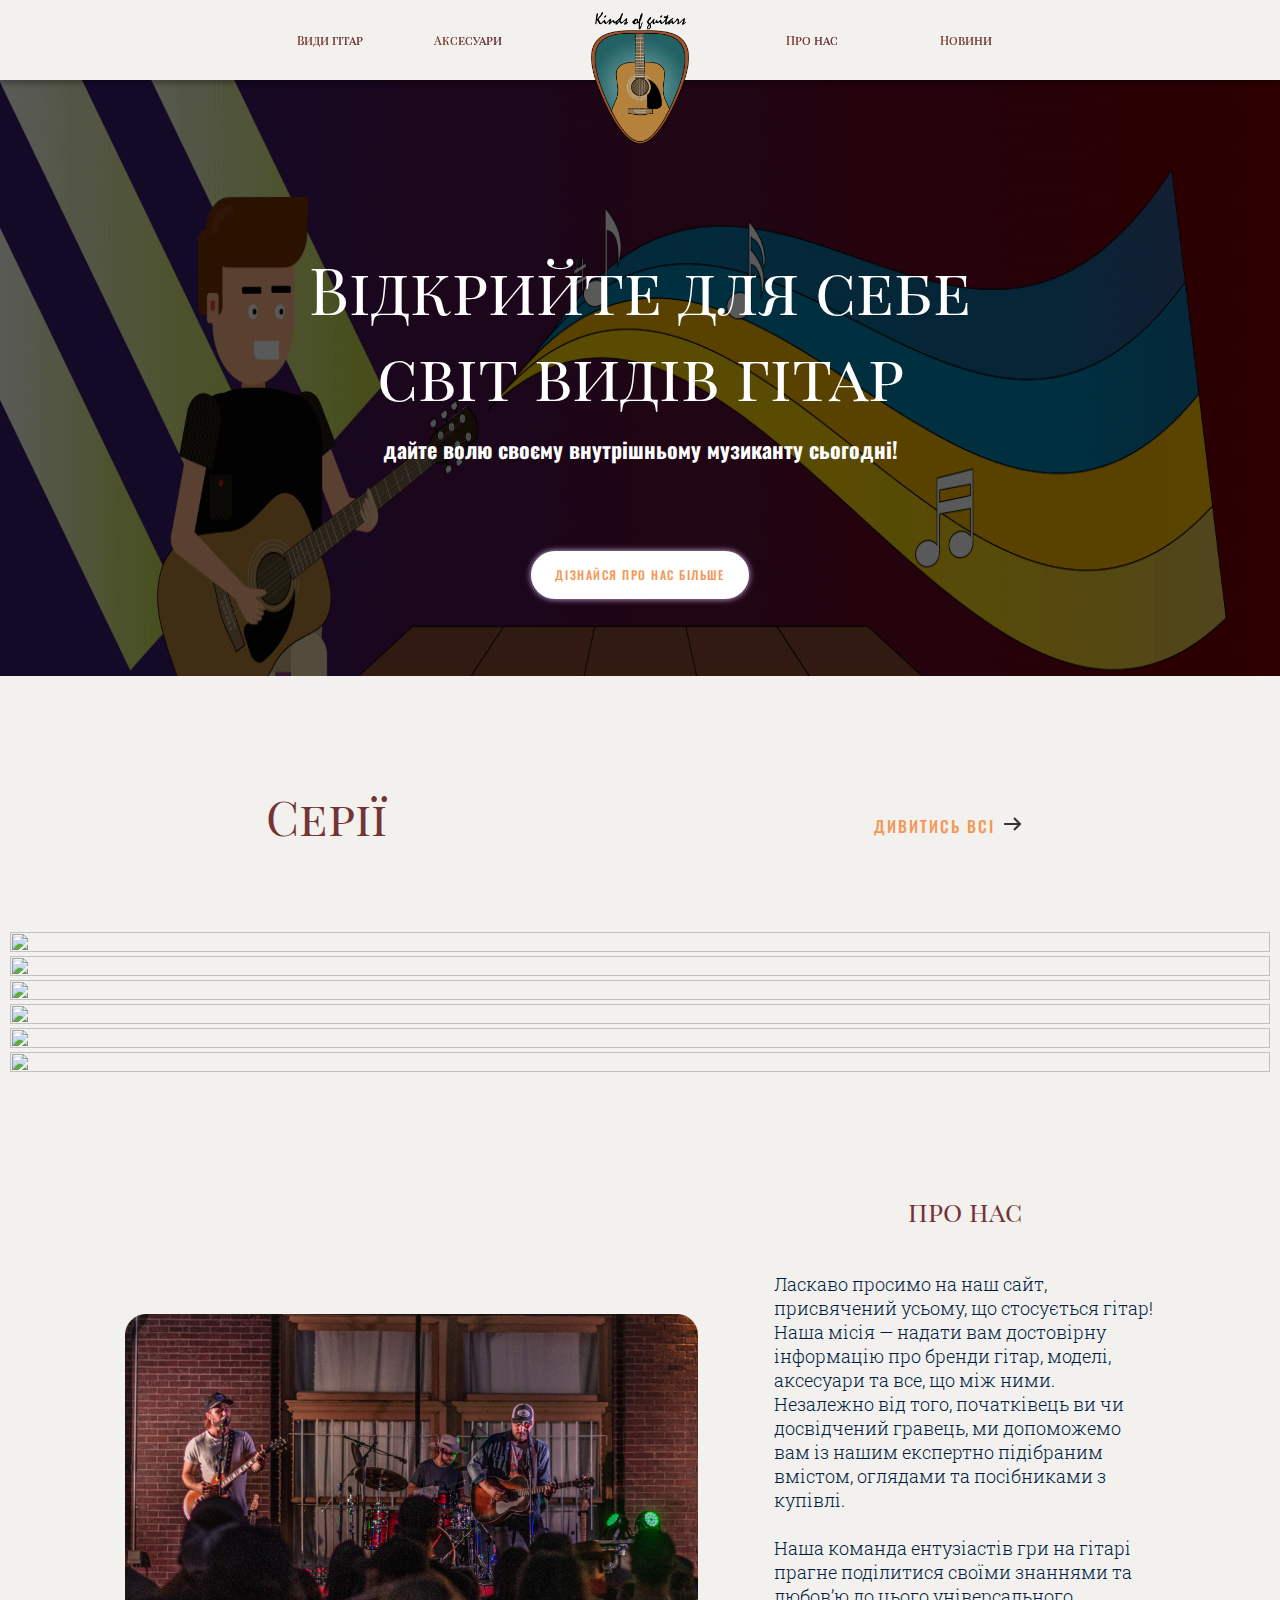
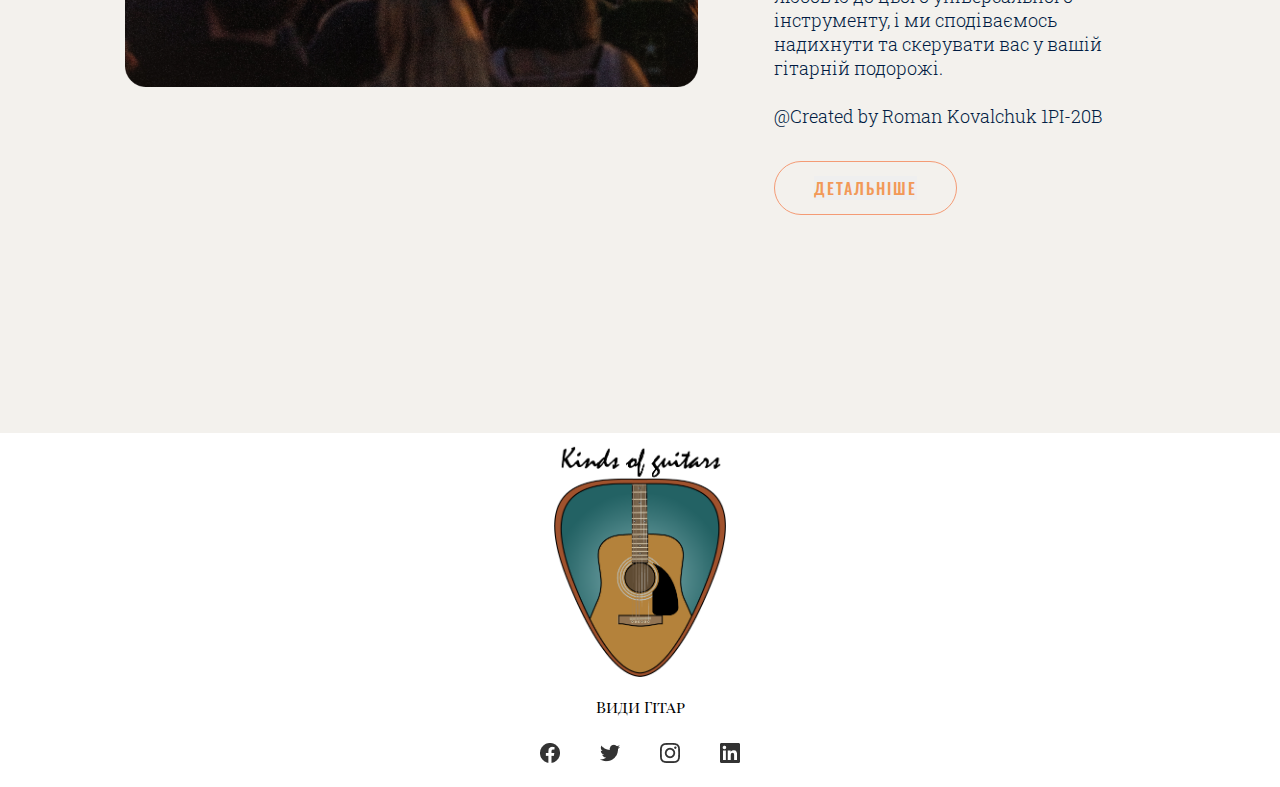
==== index.html @ b17540b6 "Add website's pages markup" ====
<!DOCTYPE html>
<html lang="en">
<head>
    <meta charset="UTF-8">
    <meta name="viewport"
          content="width=device-width, user-scalable=no, initial-scale=1.0, maximum-scale=1.0, minimum-scale=1.0">
    <meta http-equiv="X-UA-Compatible" content="ie=edge">
    <title>Document</title>
    <link href="https://cdn.jsdelivr.net/npm/featherlight@1.7.14/release/featherlight.min.css" type="text/css"
          rel="stylesheet"/>
    <link rel="stylesheet" href="https://cdn.jsdelivr.net/npm/@fancyapps/ui/dist/fancybox.css"/>
    <link rel="stylesheet" href="https://cdnjs.cloudflare.com/ajax/libs/slick-carousel/1.8.1/slick.min.css">
    <link rel="stylesheet" href="css/fonts/fonts.css">
    <link rel="stylesheet" href="css/index.css">
</head>
<body>
<header id="header">
    <div class="nav-menu">
        <a href="types_of_guitars.html" id="species">
            <p>Види гітар</p>
        </a>
        <a href="accessories_for_guitars.html">
            <p>Аксесуари</p>
        </a>
        <a href="index.html" id="photo">
            <img src="img/logo.png" alt="logo">
        </a>
        <a href="#">
            <p>Про нас</p>
        </a>
        <a href="#" id="news">
            <p>Новини</p>
        </a>
    </div>
</header>
<main>
    <div class="banner">
        <div class="block-photo">
            <img src="img/guitar-player-infinite.gif" alt="">
        </div>
        <div class="block-title">
            <h1>Відкрийте для себе світ видів гітар</h1>
        </div>
        <div class="block-text">
            <p>дайте волю своєму внутрішньому музиканту сьогодні!</p>
        </div>
        <div class="section-about-us">
            <div class="button-about-us">
                <a href="#section__about-us">
                    <button>дізнайся про нас більше</button>
                </a>
            </div>
        </div>
    </div>
    <div class="section-series">
        <div class="block-section-title-series">
            <div class="block-title-series"><h2>Серії</h2></div>
            <div class="block-see-all">
                <div class="block-text-p">
                    <a href="types_of_guitars.html">
                        <p>Дивитись всі</p>
                    </a>
                </div>
                <div class="block-img"><img src="img/Arrow_right.png" alt=""></div>
            </div>
        </div>
        <div class="container">
            <div class="container-tabs">
                <div id="fragment-1">
                    <div class="slider-tabs-1">
                        <div class="slider">
                            <div class="photo">
                                <a href="types_of_guitars.html">
                                    <img src="img/classic_guitar.svg" alt="">
                                </a>
                            </div>
                        </div>
                        <div class="slider">
                            <div class="photo">
                                <a href="types_of_guitars.html">
                                    <img src="img/acoustic_guitar.svg" alt="">
                                </a>
                            </div>
                        </div>
                        <div class="slider">
                            <div class="photo">
                                <a href="types_of_guitars.html">
                                    <img src="img/bass-guitar.svg" alt="">
                                </a>
                            </div>
                        </div>
                        <div class="slider">
                            <div class="photo">
                                <a href="types_of_guitars.html">
                                    <img src="img/12-string-guitar.svg" alt="">
                                </a>
                            </div>
                        </div>
                        <div class="slider">
                            <div class="photo">
                                <a href="types_of_guitars.html">
                                    <img src="img/electroacoustic-guitar.svg" alt="">
                                </a>
                            </div>
                        </div>
                        <div class="slider">
                            <div class="photo">
                                <a href="types_of_guitars.html">
                                    <img src="img/electro-guitar.svg" alt="">
                                </a>
                            </div>
                        </div>
                    </div>
                </div>
            </div>
        </div>
    </div>
    <div class="section--about-us" id="section__about-us">
        <div class="wrap">
            <div class="section-photo">
                <img src="img/about-us.png" alt="">
            </div>
            <div class="section-text">
                <div class="title-about-us">
                    <h3>про нас</h3>
                </div>
                <div class="text-about-us">
                    <p>Ласкаво просимо на наш сайт, присвячений усьому, що стосується гітар! Наша місія — надати вам
                        достовірну інформацію про бренди гітар, моделі, аксесуари та все, що між ними. Незалежно від
                        того, початківець ви чи досвідчений гравець, ми допоможемо вам із нашим експертно підібраним
                        вмістом, оглядами та посібниками з купівлі.
                        <br>
                        <br>
                        <span> Наша команда ентузіастів гри на гітарі прагне поділитися своїми знаннями та любов’ю до цього
                        універсального інструменту, і ми сподіваємось надихнути та скерувати вас у вашій гітарній
                        подорожі.
                             <br>
                             <br>
                        @Created by Roman Kovalchuk 1PI-20B</span>
                    </p>
                </div>
                <div class="button-section-about-us">
                    <a href="">
                        <button>Детальніше</button>
                    </a>
                </div>
            </div>
        </div>
    </div>
</main>
<footer>
    <div class="footer-logo">
        <div class="logo-img">
            <a href="#header"> <img src="img/logo.png" alt=""></a>
        </div>
        <div class="logo-text">
            <h4>Види Гітар</h4>
        </div>
        <div class="social-networks">
            <div class="network facebook">
                <a href="#"> <img src="img/Facebook.png" alt="Facebook"></a>
            </div>
            <div class="network twitter">
                <a href="#"> <img src="img/Twitter.png" alt="Twitter"></a>
            </div>
            <div class="network instargam">
                <a href="#"> <img src="img/Instagram.png" alt="Instagram"></a>
            </div>
            <div class="network linkedIn">
                <a href="#"><img src="img/LinkedIn.png" alt="LinkedIn"></a>
            </div>
        </div>
    </div>
</footer>
<script src="https://cdnjs.cloudflare.com/ajax/libs/jquery/3.6.3/jquery.min.js"></script>
<script type="text/javascript"
        src="https://cdnjs.cloudflare.com/ajax/libs/jquery-migrate/3.4.0/jquery-migrate.min.js"></script>
<script src="https://cdnjs.cloudflare.com/ajax/libs/jqueryui/1.13.2/jquery-ui.min.js"
        integrity="sha512-57oZ/vW8ANMjR/KQ6Be9v/+/h6bq9/l3f0Oc7vn6qMqyhvPd1cvKBRWWpzu0QoneImqr2SkmO4MSqU+RpHom3Q=="
        crossorigin="anonymous" referrerpolicy="no-referrer"></script>
<script src="https://cdnjs.cloudflare.com/ajax/libs/fancybox/3.3.5/jquery.fancybox.min.js"></script>
<script type="text/javascript"
        src="https://cdnjs.cloudflare.com/ajax/libs/slick-carousel/1.8.1/slick.min.js"></script>
<script src="https://cdn.jsdelivr.net/npm/@fancyapps/ui@4.0/dist/fancybox.umd.js"></script>
<script src="js/main.js"></script>
</body>
</html>
---- css/fonts/fonts.css ----
@import url('https://fonts.googleapis.com/css2?family=Oswald:wght@200;300;400;500;600;700&family=Playfair+Display+SC:ital,wght@0,400;0,700;0,900;1,400;1,700;1,900&family=Roboto+Slab:wght@100;200;300;400;500;600;700;800;900&display=swap');
---- css/index.css ----
* {
    margin: 0;
    padding: 0;
    -webkit-box-sizing: border-box;
    box-sizing: border-box;
}

*::before, *::after {
    -webkit-box-sizing: border-box;
    box-sizing: border-box;
}

html {
    scroll-behavior: smooth;
}

body {
    overflow-x: hidden;
}

header {
    min-height: 80px;
    background: #F3F1ED;
    box-shadow: 0px 4px 4px rgba(0, 0, 0, 0.25);
}

h1 {
    font-family: 'Playfair Display SC', sans-serif;
    font-style: normal;
    font-weight: 400;
    font-size: clamp(36px, 96 / 1920 * 100vw, 96px);

    line-height: clamp(72px, 128 / 1920 * 100vw, 128px);
    text-align: center;
    color: #FFFFFF;
}

h2 {
    font-family: 'Playfair Display SC', sans-serif;
    font-style: normal;
    font-weight: 400;
    font-size: clamp(32px, 72 / 1920 * 100vw, 72px);
    line-height: 128px;
    color: #743436;

}

h3 {
    font-family: 'Playfair Display SC', sans-serif;
    font-style: normal;
    font-weight: 400;
    font-size: clamp(16px, 32 / 1920 * 100vw, 32px);
    line-height: 128px;
    color: #743436;
    text-align: center;
}

.nav-menu {
    font-family: "Playfair Display SC", sans-serif;
    max-width: 1920px;
    width: 67%;
    display: flex;
    justify-content: center;
    margin: 0 auto;
    min-height: 80px;

}

.nav-menu #photo img {
    position: absolute;
    z-index: 2;
    max-width: 155px;
    max-height: 134px;
    top: 10px;
}

.nav-menu a {
    display: flex;
    justify-content: center;
    align-self: center;
    width: 20%;
    text-decoration: none;

}

.nav-menu p {
    font-family: Playfair Display SC, sans-serif;
    font-weight: 400;
    font-size: clamp(12px, 16 / 1920 * 100vw, 16px);
    /*text-shadow: -5px -5px #2AA5A0;*/
    background: linear-gradient(0deg, #743436, #743436), linear-gradient(255.36deg, #313859 0%, #C27B39 101.46%);
    -webkit-background-clip: text;
    -webkit-text-fill-color: transparent;
}

.nav-menu #news p {
    width: 50%;

}

.nav-menu #species p {
    width: 50%;
    margin-left: auto;
}

main .block-photo {
    position: absolute;
    width: 100%;
    height: 100%;
    z-index: -1;
    top: 0;
    left: 0;
    filter: brightness(35%);
    min-height: 1000px;

}

main .banner {
    min-height: 35vh;
}

main .block-photo img {
    width: 100%;
    height: 100%;
    object-fit: unset;
}

main .block-title {
    position: relative;
    width: 60%;
    margin: 13vw auto 0.5rem auto;
}

main .block-text p {
    font-family: 'Oswald', sans-serif;
    font-style: normal;
    font-weight: 700;
    font-size: clamp(16px, 33 / 1920 * 100vw, 33px);
    line-height: 49px;
    text-align: center;
    color: #FFFFFF;
}

main .button-about-us {
    width: 17%;
    min-width: 200px;
    display: flex;
    justify-content: center;
    align-items: center;
    padding: 15px 15px;
    margin: 6vw auto;
    background: #FFFFFF;
    box-shadow: 0px 0px 6px rgba(230, 198, 255, 0.94);
    border-radius: 32px;
}

main .button-about-us button {
    font-family: 'Oswald';
    font-style: normal;
    font-weight: 500;
    font-size: clamp(12px, 16 / 1920 * 100vw, 16px);
    line-height: 150%;
    letter-spacing: 0.127em;
    text-transform: uppercase;
    color: #F29958;
    order: 1;
    flex-grow: 0;
    border: 0;
    background: transparent;
}


main .section-series {
    position: relative;
    width: 100%;
    height: 100%;
    max-height: 1020px;
    left: 0px;
    top: 112%;
    padding: 3.5vw 0;
    background: #F3F1ED;
}

.text {
    width: 99%;
    margin: 96px auto 54px;
}

.text h2 {
    width: 100%;
    text-align: center;
    color: #284157;
}

.slider-line-1 .photo {
    display: flex;
    width: 1170px;

}

.slick-prev {
    left: 12%;
}

.slick-prev:active {
    border: none;
}

.slick-next {
    border: none;
    right: 12%;
}

.slider-tabs-1 .slick-dots {
    margin-top: 35px;
}

.slider-tabs-1 .slick-dots li {
    list-style: none;

}

.slider-tabs-1 .slick-dots button {
    font-size: 0;
    width: 16px;
    height: 16px;
    background: #F7B686;
    border-radius: 50%;
    margin: 0px 10px;

}


.container-tabs {
    margin: 0 auto;
}

.rectangle {
    height: 60px;
    width: 210px;
    border-radius: 5px;
    margin: 0 auto;
}

.text-slider {
    text-align: center;
    width: 99%;
    padding: 22px 0px 11px 0px;
}

.text-slider .area {
    margin: 24px 0 5px 0;
}

.block-rectangle {
    width: 95%;
    display: flex;
    margin: 0 auto;
    padding: 0px 0px 35px 0px;
}

.block-rectangle .rectangle p {
    padding: 10px;
    font-size: 12px;
    font-weight: 500;
    font-style: normal;
    text-align: center;
    color: #FFFFFF;
}

.btn {
    display: inline-block;
    padding: 20px 34px;
    height: 60px;
    font-size: calc(11px + 2 * (100vh / 1920));
    font-weight: 600;
    color: #FFFFFF;
}


.slider .slick-dots li.slick-active button {
    background-color: transparent;
    border: 2px solid white;
}

.container {
    max-width: 1260px;
    margin: 0 auto;
}

.ui-tabs-tab {
    list-style: none;
}

.container .photo {
    margin: 0;
    position: relative;
    width: 100%;
    height: 100%;
}

.container .photo img {
    width: 100%;
    height: 100%;
    max-width: 100%;
    object-fit: cover;
}

main ul {
    display: flex;
    justify-content: center;
    width: 100%;
    flex-wrap: wrap;
    margin: 29px auto;
}

.slick-slider .slick-arrow {
    position: absolute;
    cursor: pointer;
    top: 95%;
    z-index: 10;
    font-size: 0;
    width: 60px;
    height: 60px;
    border: none;
}

.slick-prev {
    background: url("../img/left.svg") 0 0 no-repeat;
}

.slick-next {
    background: url("../img/right.svg") 0 0 no-repeat;
}

main .block-section-title-series {
    width: 60%;
    margin: 2rem auto;
}

.block-section-title-series, .block-see-all {
    display: flex;
}

.block-see-all {
    align-self: center;
    align-items: center;
    justify-content: end;
}

main .block-see-all a {
    text-decoration: none;
}

.block-see-all p {
    font-family: 'Oswald', sans-serif;
    font-style: normal;
    font-weight: 500;
    font-size: 16px;
    line-height: 150%;
    letter-spacing: 0.127em;
    text-transform: uppercase;
    color: #F29958;
}

.block-title-series {
    width: 50%;
    margin: auto auto 20px 10px;
}

.block-see-all {
    width: 50%;
}

.block-see-all p {
    padding-right: 5px;
}

.section--about-us .wrap {
    width: 80.5%;
    margin: 0 auto;
    display: flex;
}

.section--about-us {
    background: #F3F1ED;
    padding: 0 0 12vw 0;
}

.section--about-us .wrap .section-photo {
    width: 63%;
    padding: 0 10vw 0 0;
}

.section--about-us .wrap .section-photo img {
    max-width: 860px;
    width: 110%;
    height: 100%;
    object-fit: contain;
}

.section--about-us .wrap .section-text {
    margin: 4rem auto;
    width: 37%;
}

.section--about-us .wrap .section-text .text-about-us {
    margin: 2.1rem auto;
}

.section--about-us .wrap .section-text .text-about-us p {
    font-family: 'Roboto Slab';
    font-style: normal;
    font-weight: 300;
    font-size: 18px;
    line-height: 24px;
    color: #001B42;
}

.section--about-us .wrap .section-text .text-about-us span {
    padding: 1rem 0;
}

.section--about-us .wrap .section-text .title-about-us h3 {
    font-family: 'Playfair Display SC';
    font-style: normal;
    font-weight: 400;
    font-size: clamp(26px, 40 / 1920 * 100vw, 40px);
    line-height: 53px;
    color: #743436;
}

.section--about-us .wrap .section-text .button-section-about-us {
    display: flex;
    flex-direction: row;
    justify-content: center;
    align-items: center;
    padding: 15px 40px;
    gap: 10px;
    width: 183px;
    height: 54px;
    border: 1px solid #F49B75;
    border-radius: 32px;
}

.section--about-us .wrap .section-text .button-section-about-us button {
    font-family: 'Oswald';
    font-style: normal;
    font-weight: 500;
    font-size: 16px;
    line-height: 150%;
    letter-spacing: 0.127em;
    text-transform: uppercase;
    color: #F29958;
    border: 0;
}

footer .footer-logo {
    display: flex;
    flex-direction: column;
}

footer .footer-logo .logo-img {
    display: flex;
    justify-items: center;
    margin: 10px auto;
}

footer .footer-logo .logo-img img {
    max-width: 198px;
    max-height: 234px;
    width: 100%;
    height: 100%;
}

footer .footer-logo .logo-text h4 {
    font-family: 'Playfair Display SC';
    font-style: normal;
    font-weight: 400;
    font-size: clamp(16px, 24 / 1920 * 100vw, 24px);
    line-height: 32px;
    text-align: center;
}

footer .footer-logo .social-networks {
    display: flex;
    margin: 20px auto;
}

footer .footer-logo .social-networks .network {
    padding: 0 20px;
}

main .button-about-us:hover {
    cursor: pointer;
    opacity: 0.75
}

main .button-about-us a button:hover {
    cursor: pointer;
}

.button-section-about-us:hover {
    cursor: pointer;
    filter: brightness(95%);
    background: #F3F1ED;
}


.section-title-types-of-guitars h1 {
    font-family: 'Playfair Display SC';
    font-style: normal;
    font-weight: 400;
    font-size: clamp(36px, 72 / 1920 * 100vw, 72px);
    line-height: 96px;
    text-align: center;
    color: #743436;
}

.section-title-types-of-guitars {
    margin: 5vw auto;
}

.section-electric-guitars {
    margin: 5vw auto;
}

.block-text h3 {
    font-family: 'Playfair Display SC';
    font-style: normal;
    font-weight: 400;
    font-size: clamp(26px, 72 / 1920 * 100vw, 40px);
    line-height: 53px;
    color: #743436;
}


.container-guitars {
    width: 85%;
    margin: 0 auto;
}


.section-photo {
    position: relative;
    width: 100%;
}

.section-photo .box_img {
    position: absolute;
    z-index: -2;
    margin: 0;
    -o-object-fit: cover;
    object-fit: cover;
    width: 58vw;
    height: 55.5vw;
    min-width: 600px;
    min-height: 300px;
}


.flex-block-information {
    display: flex;
    justify-content: center;
    margin: 0 auto;
    position: relative;
}

.section-guitar {
    padding-top: clamp(50px, 110 / 1920 * 100vw, 110px);
    padding-bottom: clamp(15px, 110 / 1920 * 100vw, 110px);
}

.section-guitar .container-guitars .flex-block-information .section-photo {
    width: 50%;
}

.section-guitar .container-guitars .flex-block-information .section-photo .box_img {
    max-width: 1100px;
    max-height: 1070px;
    right: auto;

}

.section-guitar .container-guitars .flex-block-information .text-native-services {
    width: 50%;
}

.section-guitar .container-guitars .flex-block-information .text-native-services .header-h2-services {
    padding: clamp(0px, 0.4166666667vw, 8px) 0;
}

.section-guitar .container-guitars .flex-block-information .text-native-services .paragraph-text-guitar {
    padding: clamp(10px, 1.3020833333vw, 25px) 0;
}

.section-guitar .container-guitars .flex-block-information .text-native-services .paragraph-text-guitar p {
    font-size: clamp(14px, 18 / 1920 * 100vw, 18px);
    font-family: 'Roboto Slab', sans-serif;
    font-style: normal;
    font-weight: 300;
    line-height: 24px;
    color: #001B42;
}

.section-guitar .container-guitars .flex-block-information .text-native-services .btn-circle {
    padding: clamp(0px, 0.9375vw, 18px) 0;
}

.section-guitar .container-guitars .section-photo .box_img {
    max-width: 800px;
    max-height: 1030px;
}

/*Electric Guitars*/

.electric-guitars .section-photo .box_img img {
    width: 50%;
    position: absolute;
    transform: rotate(90deg);
}

.section-guitar .container-guitars .electric-guitars {
    display: flex;
    flex-direction: row-reverse;
    justify-content: center;
    margin: 0 auto;
    position: relative;
}

.section-guitar .container-guitars .electric-guitars .section-photo .box_img {
    left: 23vw;
    top: -22vw;
}

.electric-guitars .section-photo .box_img img {
    width: 75%;
}


/*Acoustic Guitars*/

.section-guitar .container-guitars .acoustic-guitars .section-photo .box_img {
    left: -8vw;
    top: -18vw
}

.section-guitar .container-guitars .flex-block-information .acoustic-guitars {
    flex-direction: row;
}

.acoustic-guitars .section-photo .box_img img {
    width: 40%;
    position: absolute;
    transform: rotate(270deg);
}

/*Bass Guitars*/

.bass-guitars .section-photo .box_img img {
    width: 50%;
    position: absolute;
    transform: rotate(10deg);
}

.section-guitar .container-guitars .bass-guitars {
    display: flex;
    flex-direction: row-reverse;
    justify-content: center;
    margin: 0 auto;
    position: relative;
}

.section-guitar .container-guitars .bass-guitars .section-photo .box_img {
    left: 13vw;
    top: -28vw;
}

.bass-guitars .section-photo .box_img img {
    width: 90%;
}

/*12 String Guitars*/

.section-guitar .container-guitars .string_12-guitars
.section-photo .box_img {
    left: -8vw;
    top: -18vw
}

.section-guitar .container-guitars .flex-block-information .string_12-guitars {
    flex-direction: row;
}

.string_12-guitars .section-photo .box_img img {
    width: 40%;
    position: absolute;
    transform: rotate(270deg);
}

/*Classic Guitar*/

.classic-guitars .section-photo .box_img img {
    width: 50%;
    position: absolute;
    transform: rotate(90deg);
}

.section-guitar .container-guitars .classic-guitars {
    display: flex;
    flex-direction: row-reverse;
    justify-content: center;
    margin: 0 auto;
    position: relative;
}

.section-guitar .container-guitars .classic-guitars .section-photo .box_img {
    left: 27vw;
    top: -22vw;
}

.classic-guitars .section-photo .box_img img {
    width: 52%;
}

/*Electroacoustic Guitar*/

.section-guitar .container-guitars .electroacoustic-guitars
.section-photo .box_img {
    left: -25.5vw;
    top: -21vw
}

.section-guitar .container-guitars .flex-block-information .electroacoustic-guitars {
    flex-direction: row;
}

.electroacoustic-guitars .section-photo .box_img img {
    width: 90%;
    position: absolute;
    transform: rotate(270deg);
}

/**/

.container {
    margin-left: auto;
    margin-right: auto;
}

.tabs {
    display: flex;
    flex-direction: column;
}

.tabs__links {
    background: 100% / 100% url("../img/Rectangle 31.png") no-repeat;
    background-size: cover;
    width: 100%;
    height: max-content;
    min-height: 100vh;
    display: flex;
    flex-direction: row;
    order: 0;
    white-space: nowrap;
}

.tabs__links > a {
    display: inline-block;
    text-decoration: none;
    padding: 6px 10px;
    text-align: center;
}

.tabs__links > a:hover {
    opacity: 0.5;
}

.tabs > #content-1:target ~ .tabs__links > a[href="#content-1"],
.tabs > #content-2:target ~ .tabs__links > a[href="#content-2"],
.tabs > #content-3:target ~ .tabs__links > a[href="#content-3"] {
    background-color: rgba(227, 242, 253, 0.3);
    cursor: default;
}

.tabs > div:not(.tabs__links) {
    display: none;
    order: 1;
    flex-grow: 1;
}

@media (min-width: 576px) {
    .tabs {
        flex-direction: row;
    }

    .tabs__links {
        flex-direction: column;
        border: none;
        box-shadow: none;
    }

    .tabs__links > a {
        color: white;
        margin: 20px auto;
    }

    .tabs__links > a:last-child {
        margin-bottom: 0;
    }

    .tabs > div:not(.tabs__links) {
        padding-left: 15px;
    }
}

.tabs > div:target {
    display: block;
}

.container_accessories .tabs .block-photo_content {
    display: flex;
    justify-content: center;
}

.container_accessories .tabs .block-photo_content img {
    margin: 0 auto;
    width: 30%;
}

.container_accessories .tabs p {
    font-size: clamp(14px, 18 / 1920 * 100vw, 18px);
    font-family: 'Roboto Slab', sans-serif;
    font-style: normal;
    font-weight: 300;
    line-height: 24px;
    color: #001B42;
    padding: 0 20px;
}

.container_accessories .tabs h3 {

}

.container_accessories .tabs {
    padding: 100px 0 0 0;
    background: #F3F1ED;
}

.container_accessories .tabs #content-3 .block-photo_content img {
    margin: 0 auto;
    width: 20%;
}

.container_accessories .tabs #content-2 .block-photo_content img {
    margin: 0 auto;
    width: 50%;
}

.block-accessories_carusel .block-section-title-series {
    width: 100%;
}

.block-accessories_carusel .block-section-title-series .block-see-all {
    width: 85%;
}

.section_accessories .slick-dots button {
    display: none;
}
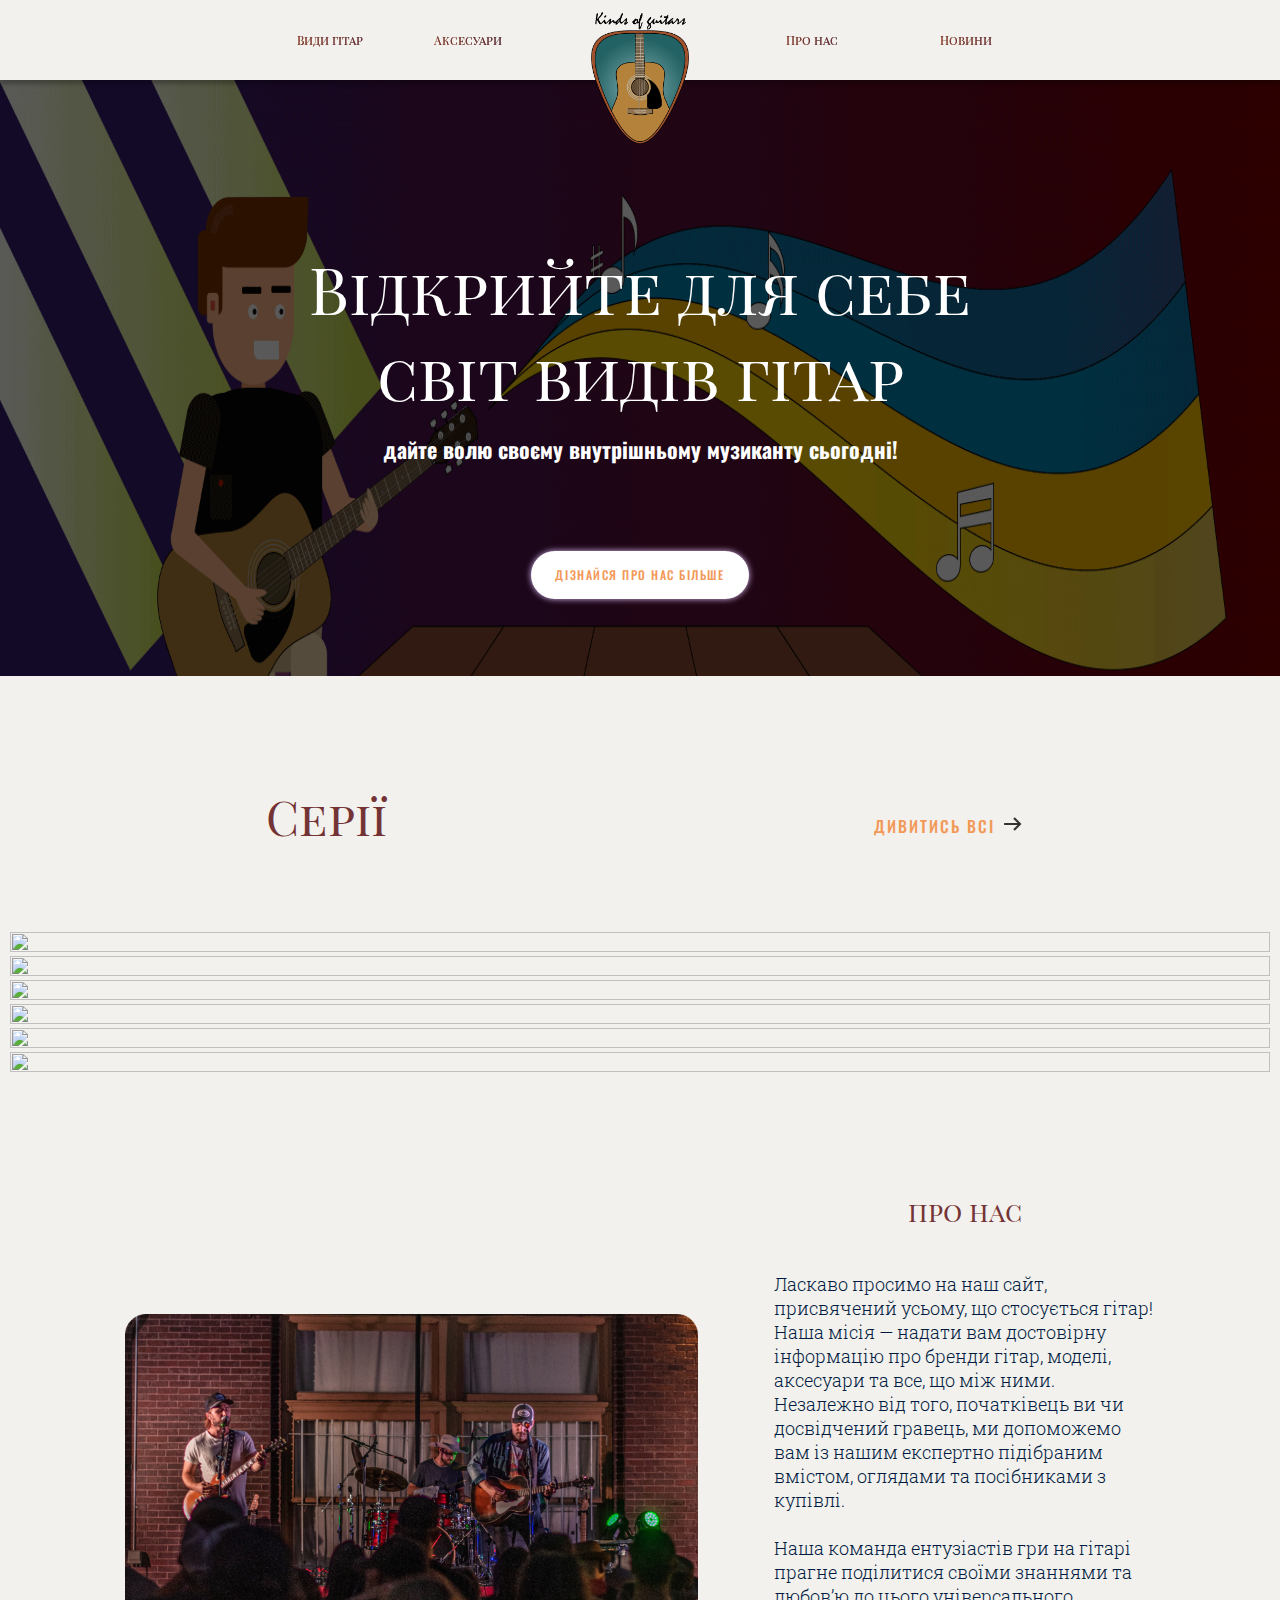
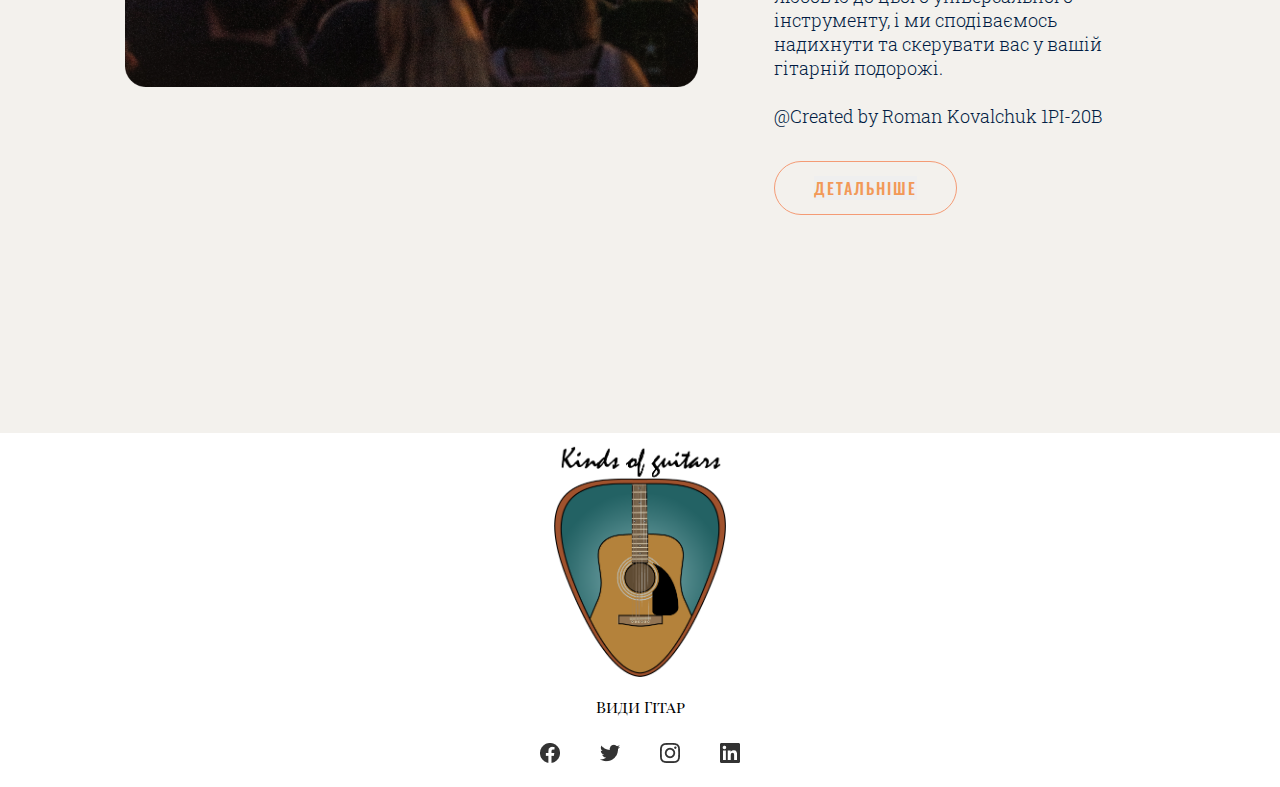
==== commit 5b959916: "Add favicon" ====
--- a/index.html
+++ b/index.html
@@ -12,6 +12,7 @@
     <link rel="stylesheet" href="https://cdnjs.cloudflare.com/ajax/libs/slick-carousel/1.8.1/slick.min.css">
     <link rel="stylesheet" href="css/fonts/fonts.css">
     <link rel="stylesheet" href="css/index.css">
+    <link rel="icon" href="img/favicon.ico" type="image/x-icon">
 </head>
 <body>
 <header id="header">
@@ -151,7 +152,7 @@
 <footer>
     <div class="footer-logo">
         <div class="logo-img">
-            <a href="#header"> <img src="img/logo.png" alt=""></a>
+            <a href="#header"> <img src="img/logo.png" alt="" width="62"></a>
         </div>
         <div class="logo-text">
             <h4>Види Гітар</h4>
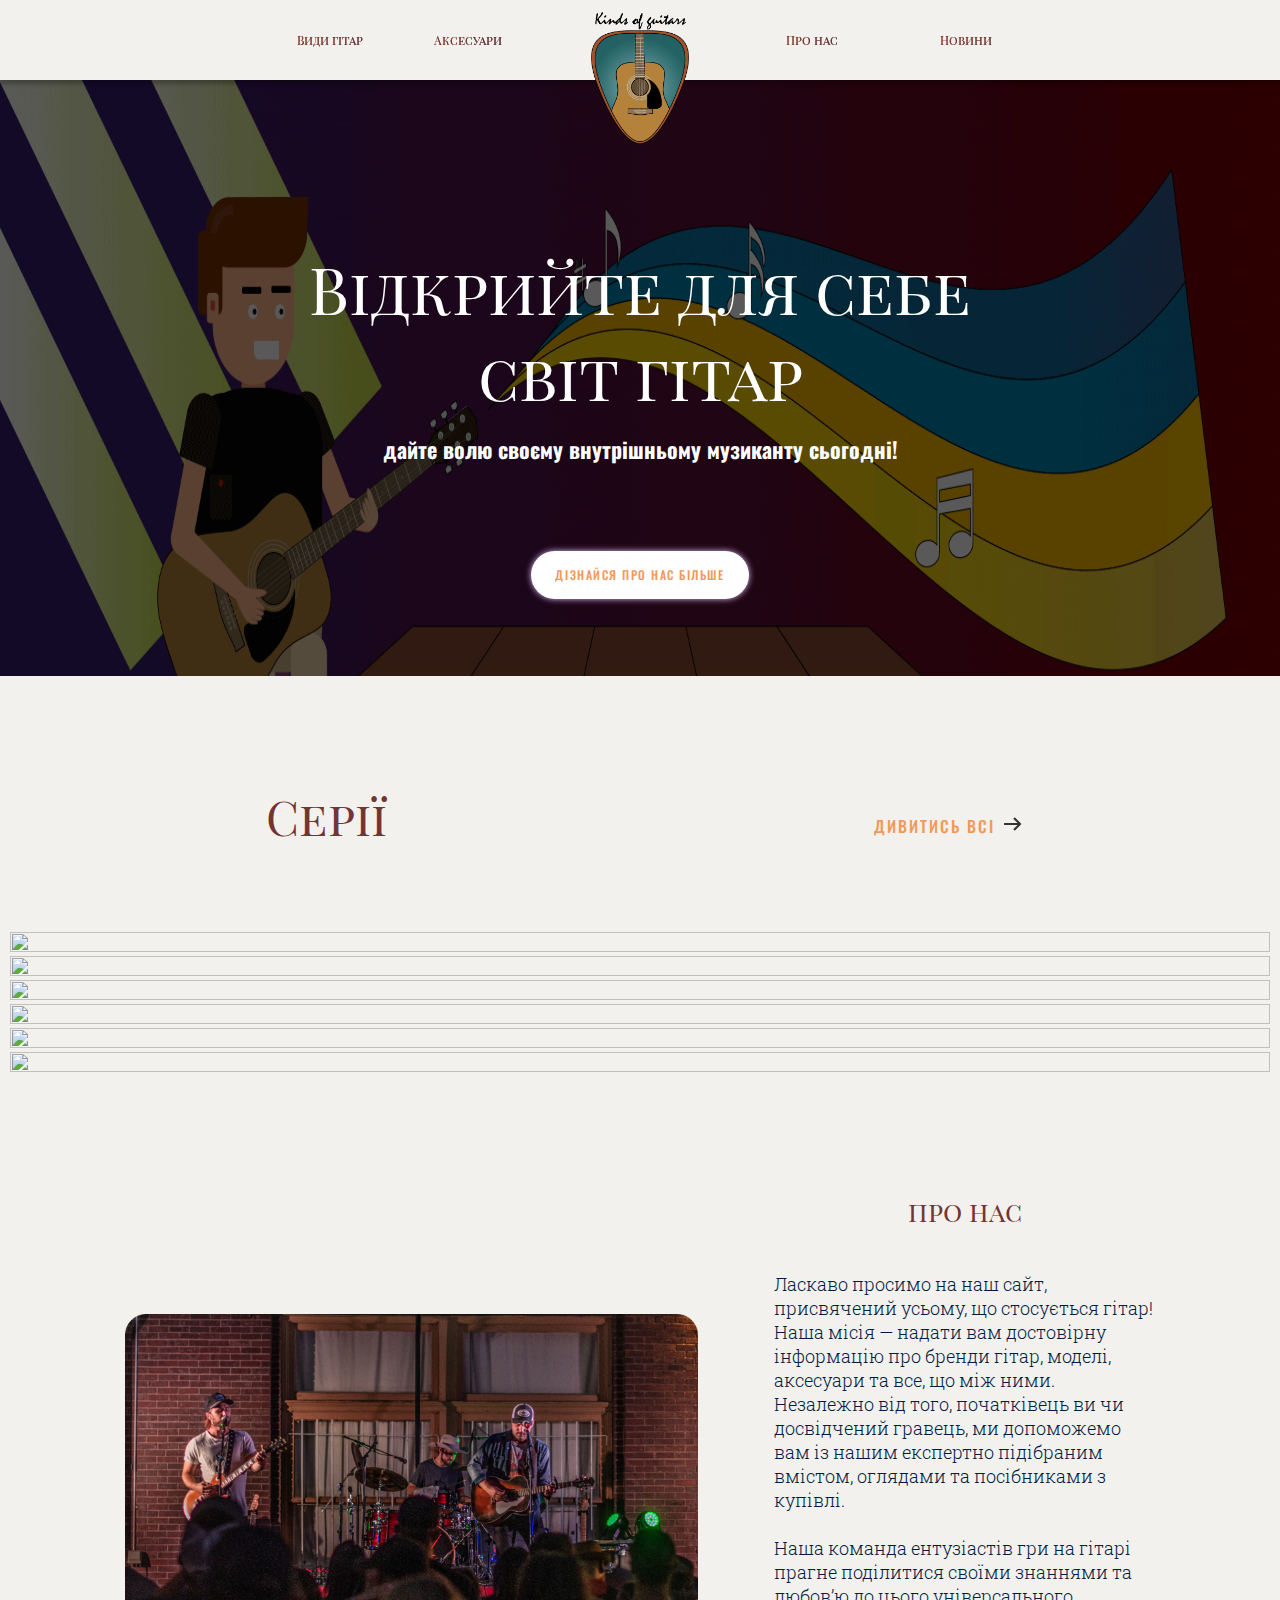
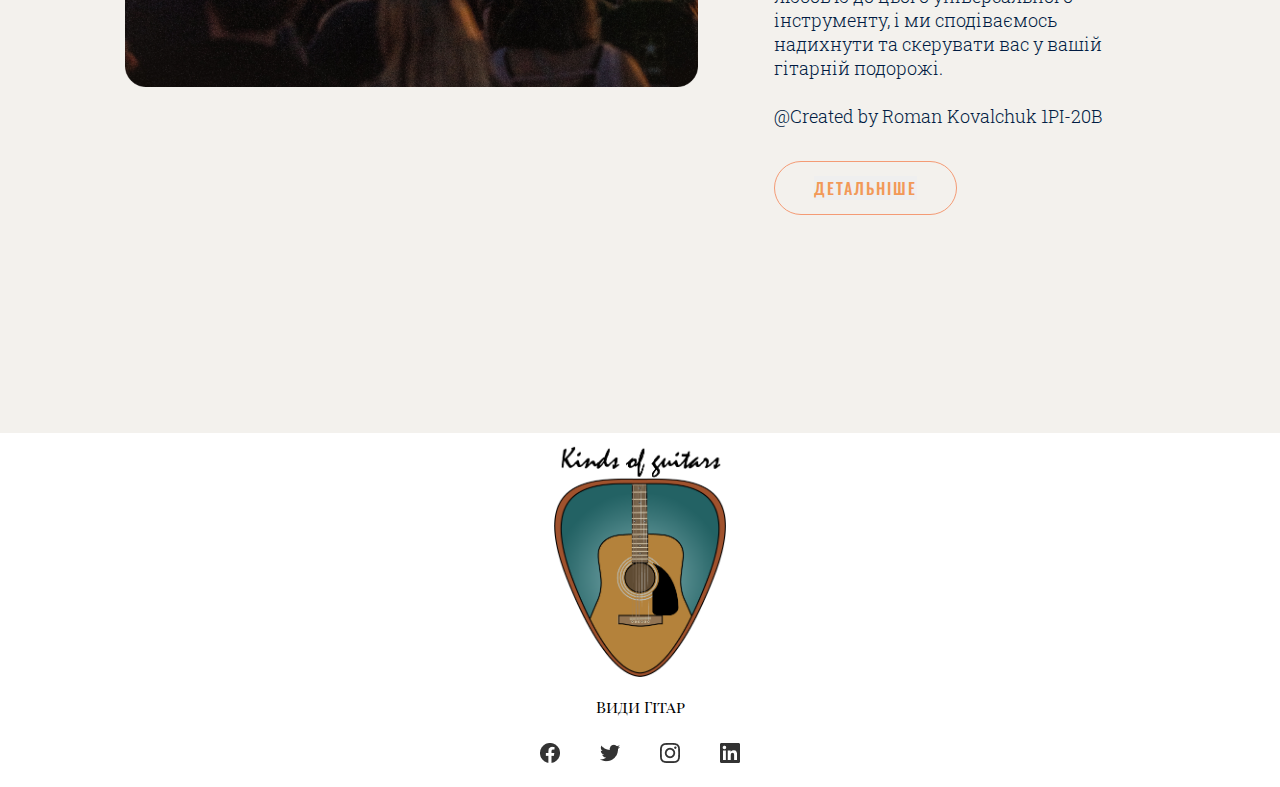
==== commit d15adcbd: "Change banner block text" ====
--- a/index.html
+++ b/index.html
@@ -40,7 +40,7 @@
             <img src="img/guitar-player-infinite.gif" alt="">
         </div>
         <div class="block-title">
-            <h1>Відкрийте для себе світ видів гітар</h1>
+            <h1>Відкрийте для себе світ гітар</h1>
         </div>
         <div class="block-text">
             <p>дайте волю своєму внутрішньому музиканту сьогодні!</p>
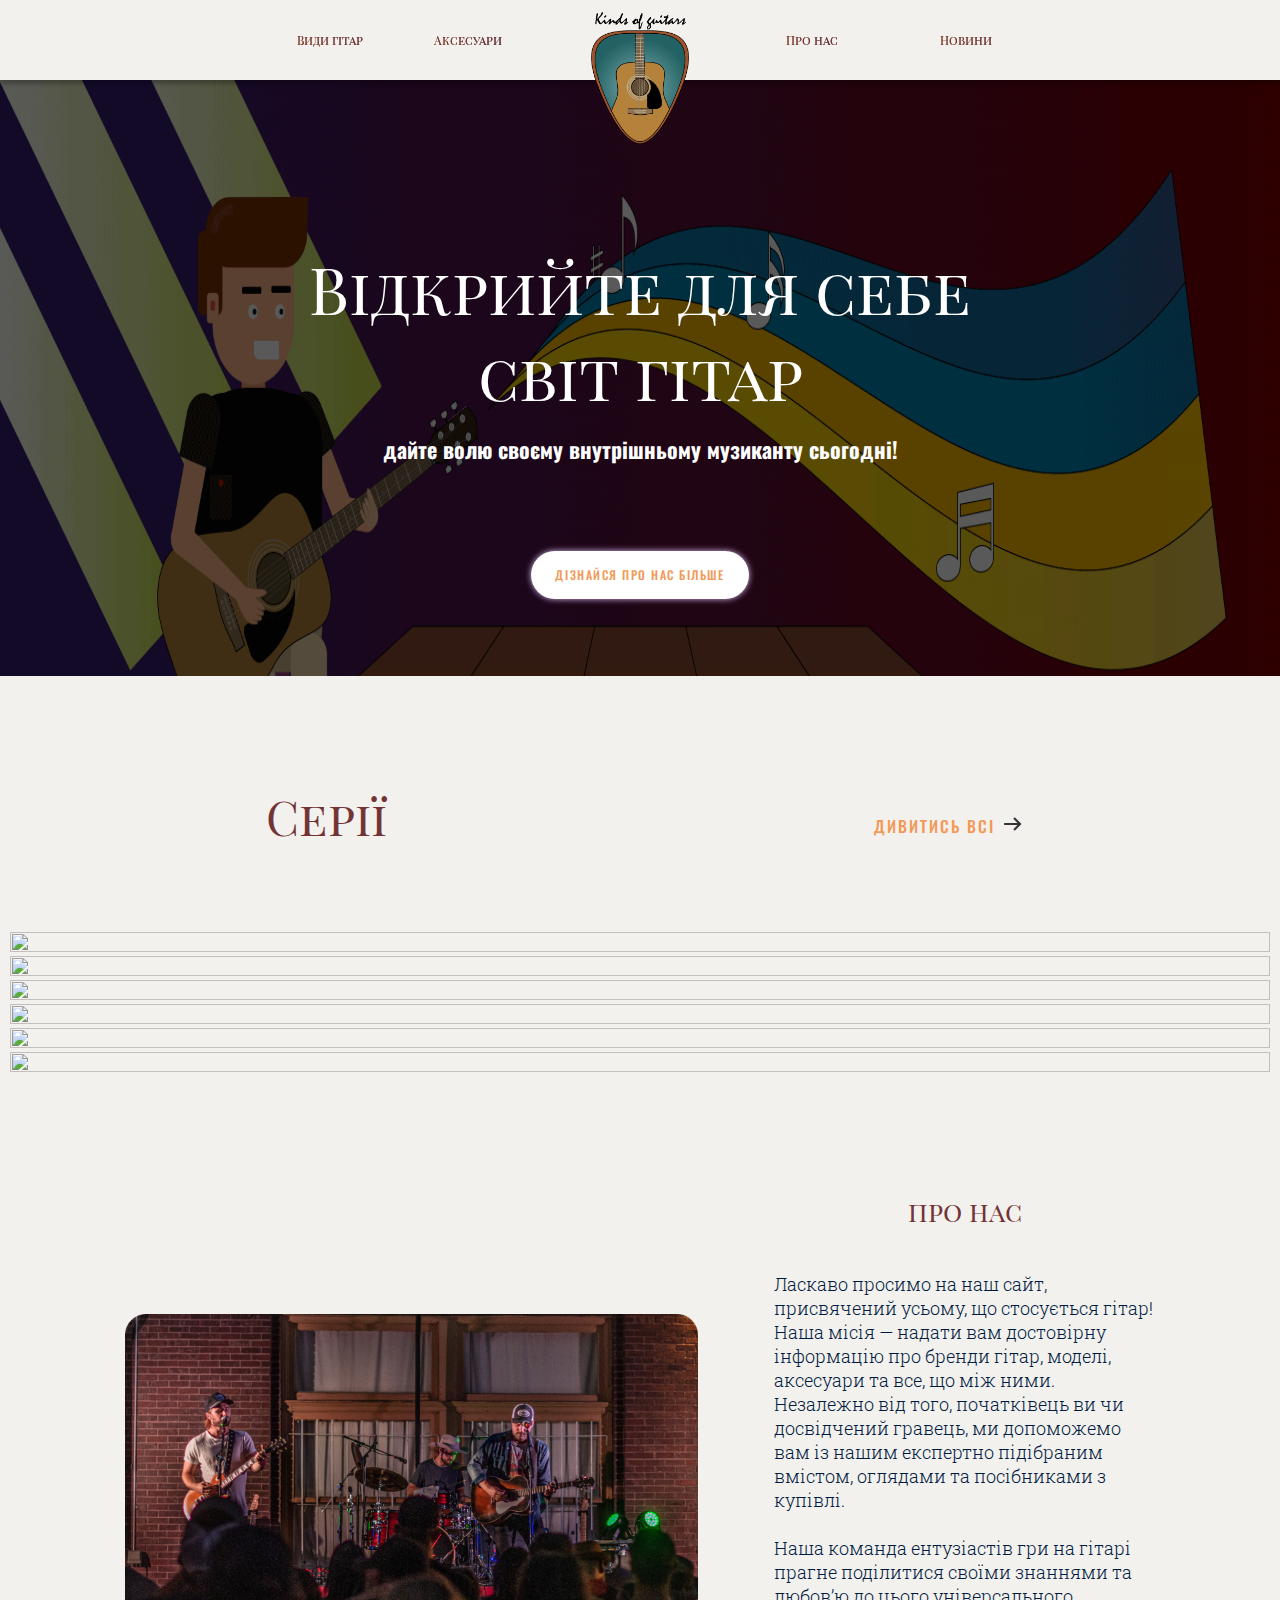
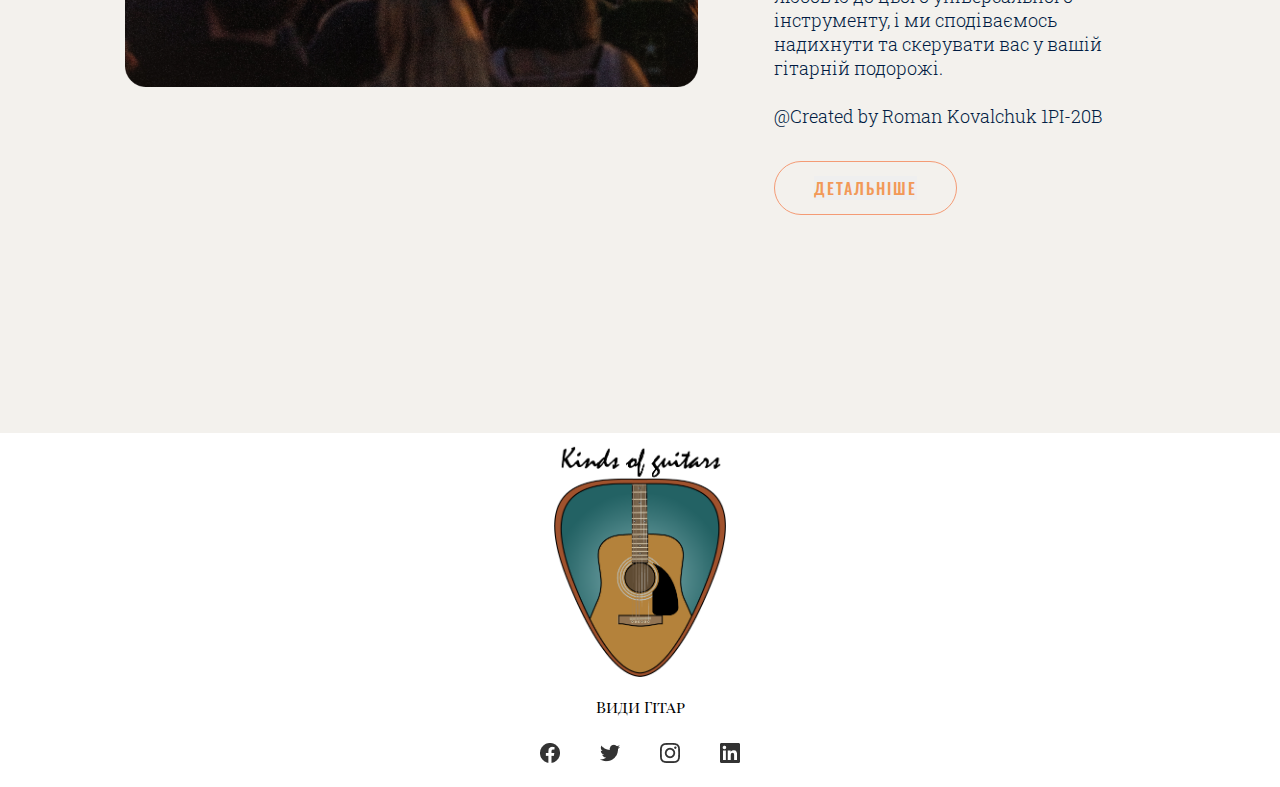
==== commit ff9b4948: "Add link to about us section" ====
--- a/index.html
+++ b/index.html
@@ -26,7 +26,7 @@
         <a href="index.html" id="photo">
             <img src="img/logo.png" alt="logo">
         </a>
-        <a href="#">
+        <a href="index.html#section__about-us">
             <p>Про нас</p>
         </a>
         <a href="#" id="news">
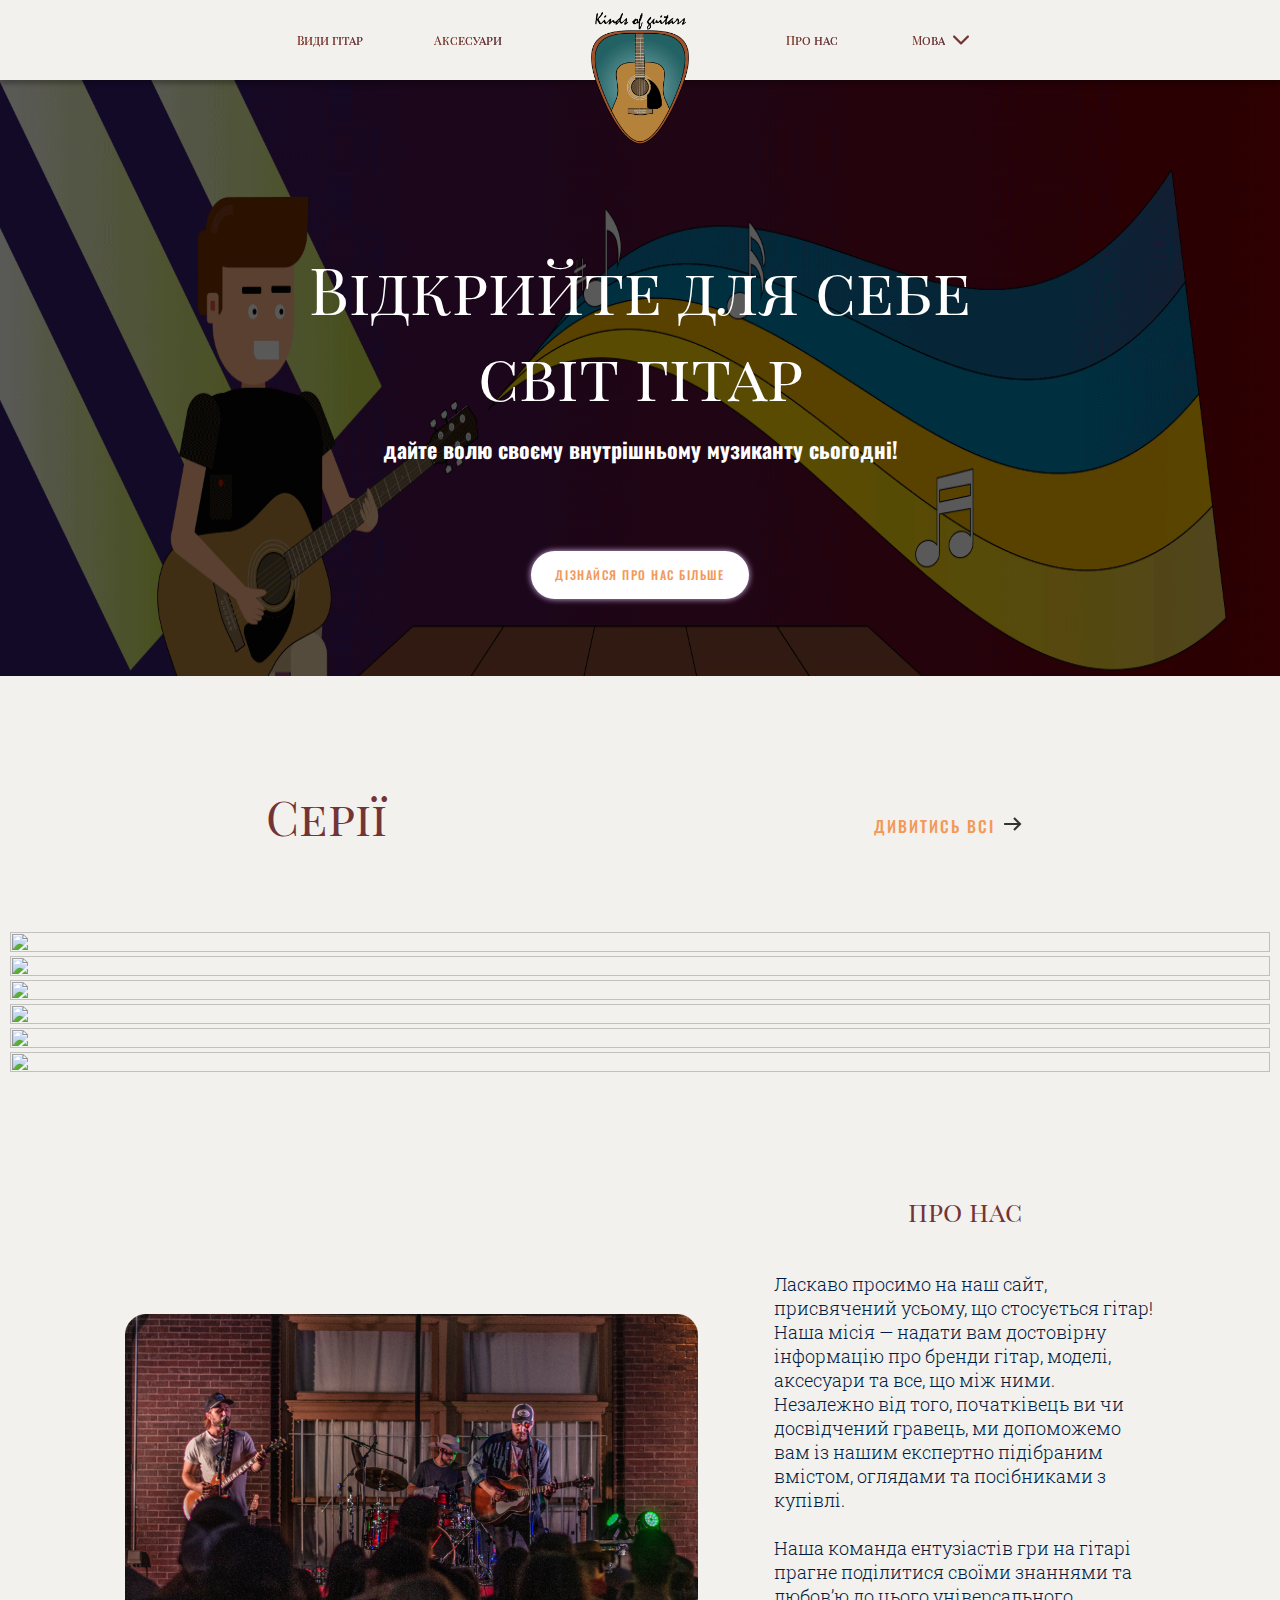
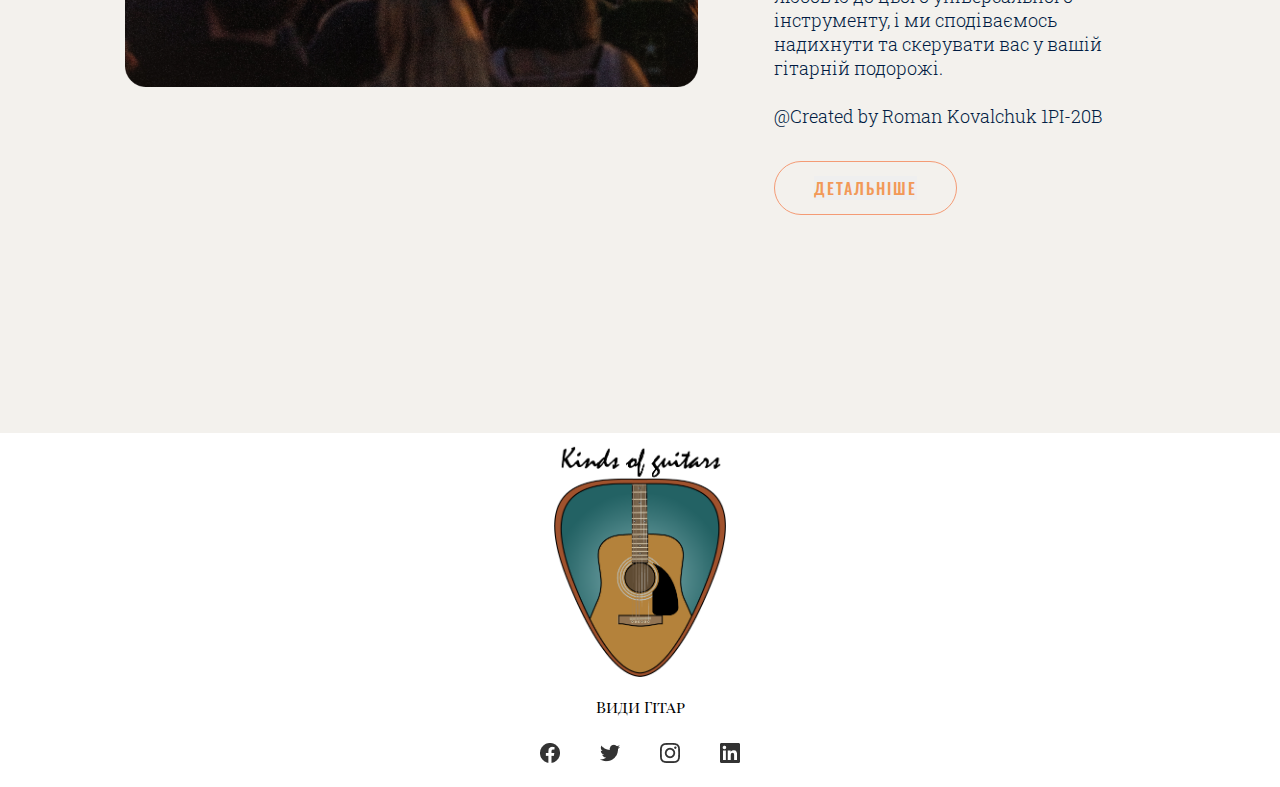
==== commit dbc771bb: "Add language swticher dropdown" ====
--- a/index.html
+++ b/index.html
@@ -17,21 +17,28 @@
 <body>
 <header id="header">
     <div class="nav-menu">
-        <a href="types_of_guitars.html" id="species">
+        <a class="nav-menu__item" href="types_of_guitars.html" id="species">
             <p>Види гітар</p>
         </a>
-        <a href="accessories_for_guitars.html">
+        <a class="nav-menu__item" href="accessories_for_guitars.html">
             <p>Аксесуари</p>
         </a>
-        <a href="index.html" id="photo">
+        <a class="nav-menu__item" href="index.html" id="photo">
             <img src="img/logo.png" alt="logo">
         </a>
-        <a href="index.html#section__about-us">
+        <a class="nav-menu__item" href="index.html#section__about-us">
             <p>Про нас</p>
         </a>
-        <a href="#" id="news">
-            <p>Новини</p>
-        </a>
+        <div id="langSwitch" class="nav-menu__item dropdown-wrapper" href="#" tabindex="0">
+            <div class="dropdown-button">
+                <p>Мова</p>
+                <img class="dropdown-arrow" src="img/arrow_down.png" alt="" width="16"/>
+                <ul class="dropdown-content">
+                    <li lang="uk">Українська</li>
+                    <li lang="en">Англійська</li>
+                </ul>
+            </div>
+        </div>
     </div>
 </header>
 <main>
@@ -184,5 +191,10 @@
         src="https://cdnjs.cloudflare.com/ajax/libs/slick-carousel/1.8.1/slick.min.js"></script>
 <script src="https://cdn.jsdelivr.net/npm/@fancyapps/ui@4.0/dist/fancybox.umd.js"></script>
 <script src="js/main.js"></script>
+<script type="module">
+    import { initLanguageDropdown} from './js/language-dropdown.js';
+    
+    initLanguageDropdown("langSwitch");
+</script>
 </body>
 </html>--- a/css/index.css
+++ b/css/index.css
@@ -74,13 +74,19 @@
     top: 10px;
 }
 
-.nav-menu a {
+.nav-menu .nav-menu__item {
     display: flex;
     justify-content: center;
     align-self: center;
     width: 20%;
     text-decoration: none;
 
+}
+
+.nav-menu .nav-menu__item:hover p {
+    background: linear-gradient(0deg, #d9727e, #d9727e), linear-gradient(255.36deg, #313859 0%, #C27B39 101.46%);
+    -webkit-background-clip: text;
+    -webkit-text-fill-color: transparent;
 }
 
 .nav-menu p {
@@ -93,9 +99,9 @@
     -webkit-text-fill-color: transparent;
 }
 
-.nav-menu #news p {
+.nav-menu #langSwitch div {
     width: 50%;
-
+    margin-right: auto;
 }
 
 .nav-menu #species p {
@@ -867,4 +873,54 @@
 
 .section_accessories .slick-dots button {
     display: none;
+}
+
+.dropdown-wrapper {
+
+    display: flex;
+    align-items: center;
+}
+
+.dropdown-wrapper p {
+    user-select: none;
+}
+
+.dropdown-wrapper:hover {
+    cursor: pointer;
+}
+
+.dropdown-button {
+   display: flex;
+   justify-content: center;
+   position: relative;
+
+}
+
+.dropdown-button img {
+    margin-left: 0.5rem;
+}
+
+.dropdown-content {
+    display: none;
+    position: absolute;
+    background-color: #f1f1f1;
+    box-shadow: 0px 8px 16px 0px rgba(0, 0, 0, 0.2);
+    z-index: 1;
+    list-style: none;
+    top: 100%;
+    width: 100%;
+    margin: 0.375rem 0 0 0;
+}
+
+.dropdown-wrapper.dropdown-wrapper--open .dropdown-content {
+    display: block;
+}
+
+.dropdown-content li {
+    padding: 0.125rem;
+    text-align: center;
+}
+
+.dropdown-content li:hover {
+    background-color: #ddd;
 }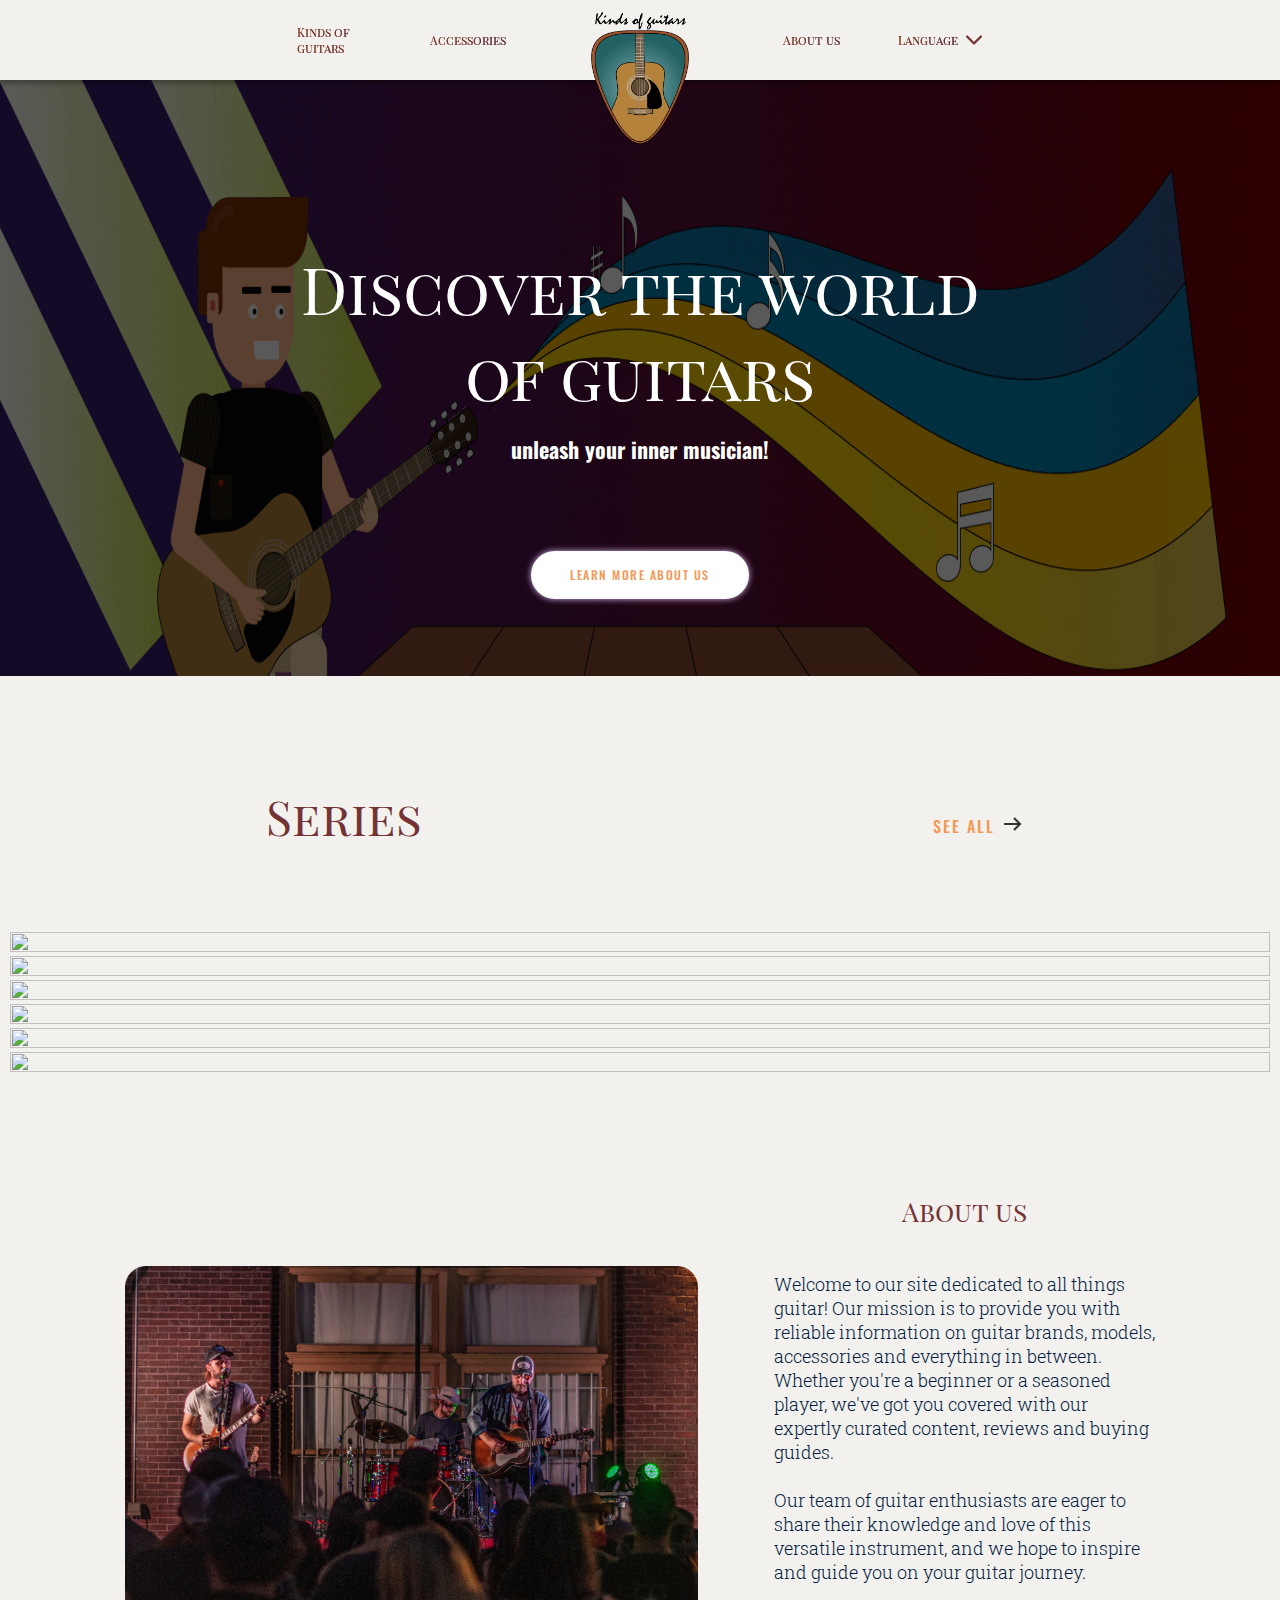
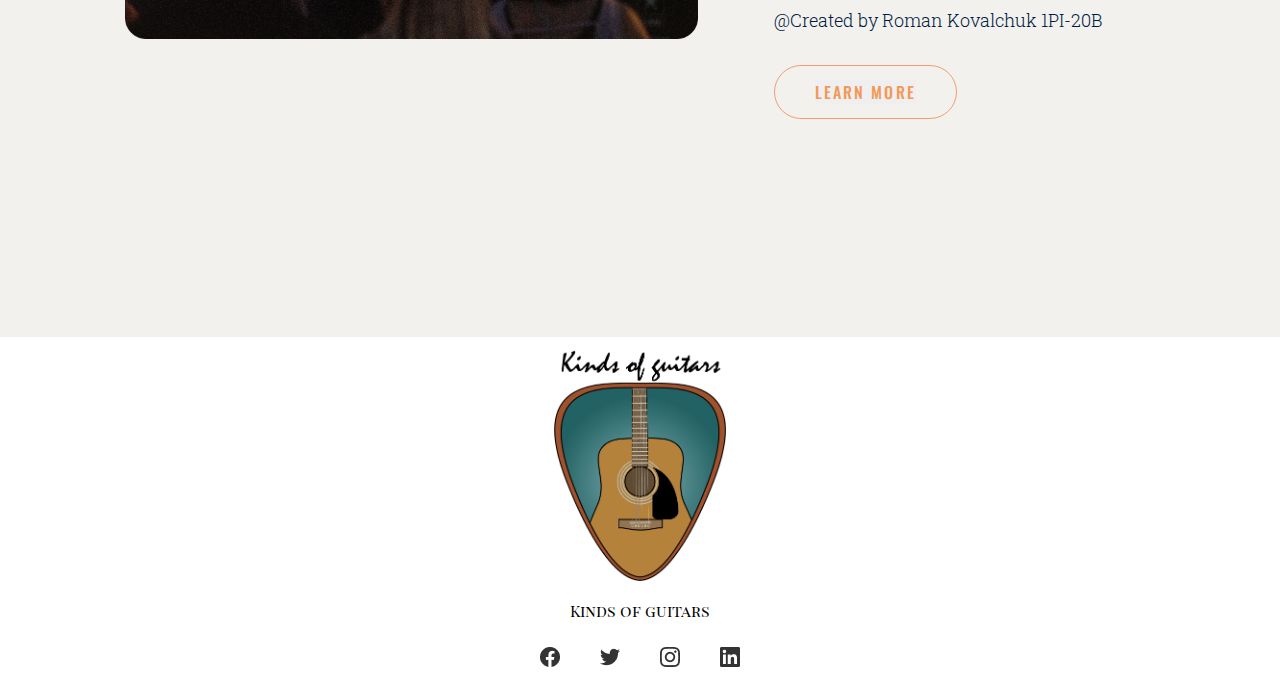
==== commit 735c18b1: "Implement i18n" ====
--- a/index.html
+++ b/index.html
@@ -18,24 +18,24 @@
 <header id="header">
     <div class="nav-menu">
         <a class="nav-menu__item" href="types_of_guitars.html" id="species">
-            <p>Види гітар</p>
+            <p class="l10n" l10n-key="kinds_of_guitars">Види гітар</p>
         </a>
         <a class="nav-menu__item" href="accessories_for_guitars.html">
-            <p>Аксесуари</p>
+            <p class="l10n" l10n-key="accessories">Аксесуари</p>
         </a>
         <a class="nav-menu__item" href="index.html" id="photo">
             <img src="img/logo.png" alt="logo">
         </a>
         <a class="nav-menu__item" href="index.html#section__about-us">
-            <p>Про нас</p>
+            <p class="l10n" l10n-key="about_us">Про нас</p>
         </a>
         <div id="langSwitch" class="nav-menu__item dropdown-wrapper" href="#" tabindex="0">
             <div class="dropdown-button">
-                <p>Мова</p>
+                <p class="l10n" l10n-key="language">Мова</p>
                 <img class="dropdown-arrow" src="img/arrow_down.png" alt="" width="16"/>
                 <ul class="dropdown-content">
-                    <li lang="uk">Українська</li>
-                    <li lang="en">Англійська</li>
+                    <li lang="uk" class="l10n" l10n-key="ukrainian">Українська</li>
+                    <li lang="en" class="l10n" l10n-key="english">Англійська</li>
                 </ul>
             </div>
         </div>
@@ -47,26 +47,26 @@
             <img src="img/guitar-player-infinite.gif" alt="">
         </div>
         <div class="block-title">
-            <h1>Відкрийте для себе світ гітар</h1>
+            <h1 class="l10n" l10n-key="discover_the_world_of_guitars">Відкрийте для себе світ гітар</h1>
         </div>
         <div class="block-text">
-            <p>дайте волю своєму внутрішньому музиканту сьогодні!</p>
+            <p class="l10n" l10n-key="give_your_inner_musician">дайте волю своєму внутрішньому музиканту!</p>
         </div>
         <div class="section-about-us">
             <div class="button-about-us">
                 <a href="#section__about-us">
-                    <button>дізнайся про нас більше</button>
+                    <button class="l10n" l10n-key="learn_more_about_us">дізнайтеся більше про нас</button>
                 </a>
             </div>
         </div>
     </div>
     <div class="section-series">
         <div class="block-section-title-series">
-            <div class="block-title-series"><h2>Серії</h2></div>
+            <div class="block-title-series"><h2 class="l10n" l10n-key="series">Серії</h2></div>
             <div class="block-see-all">
                 <div class="block-text-p">
                     <a href="types_of_guitars.html">
-                        <p>Дивитись всі</p>
+                        <p class="l10n" l10n-key="see_all">Дивитись всі</p>
                     </a>
                 </div>
                 <div class="block-img"><img src="img/Arrow_right.png" alt=""></div>
@@ -130,26 +130,36 @@
             </div>
             <div class="section-text">
                 <div class="title-about-us">
-                    <h3>про нас</h3>
+                    <h3 class="l10n" l10n-key="about_us">про нас</h3>
                 </div>
                 <div class="text-about-us">
-                    <p>Ласкаво просимо на наш сайт, присвячений усьому, що стосується гітар! Наша місія — надати вам
-                        достовірну інформацію про бренди гітар, моделі, аксесуари та все, що між ними. Незалежно від
-                        того, початківець ви чи досвідчений гравець, ми допоможемо вам із нашим експертно підібраним
-                        вмістом, оглядами та посібниками з купівлі.
+                    <p>
+
+                        <span class="l10n" l10n-key="text_about_us_1">
+                            Ласкаво просимо на наш сайт, присвячений усьому, що стосується гітар! Наша місія — надати вам
+                            достовірну інформацію про бренди гітар, моделі, аксесуари та все, що між ними. Незалежно від
+                            того, початківець ви чи досвідчений гравець, ми допоможемо вам із нашим експертно підібраним
+                            вмістом, оглядами та посібниками з купівлі.
+                        </span>
                         <br>
                         <br>
-                        <span> Наша команда ентузіастів гри на гітарі прагне поділитися своїми знаннями та любов’ю до цього
-                        універсального інструменту, і ми сподіваємось надихнути та скерувати вас у вашій гітарній
-                        подорожі.
+                        <span> 
+                            <span class="l10n" l10n-key="text_about_us_2">
+                                Наша команда ентузіастів гри на гітарі прагне поділитися своїми знаннями та любов’ю до цього
+                                універсального інструменту, і ми сподіваємось надихнути та скерувати вас у вашій гітарній
+                                подорожі.
+                            </span>
                              <br>
                              <br>
-                        @Created by Roman Kovalchuk 1PI-20B</span>
+                            <span class="l10n" l10n-key="created_by_author">
+                                @Created by Roman Kovalchuk 1PI-20B
+                            </span>
+                        </span>
                     </p>
                 </div>
                 <div class="button-section-about-us">
                     <a href="">
-                        <button>Детальніше</button>
+                        <button class="l10n" l10n-key="learn_more">Детальніше</button>
                     </a>
                 </div>
             </div>
@@ -162,7 +172,7 @@
             <a href="#header"> <img src="img/logo.png" alt="" width="62"></a>
         </div>
         <div class="logo-text">
-            <h4>Види Гітар</h4>
+            <h4 class="l10n" l10n-key="kinds_of_guitars">Види Гітар</h4>
         </div>
         <div class="social-networks">
             <div class="network facebook">
@@ -190,11 +200,12 @@
 <script type="text/javascript"
         src="https://cdnjs.cloudflare.com/ajax/libs/slick-carousel/1.8.1/slick.min.js"></script>
 <script src="https://cdn.jsdelivr.net/npm/@fancyapps/ui@4.0/dist/fancybox.umd.js"></script>
-<script src="js/main.js"></script>
 <script type="module">
-    import { initLanguageDropdown} from './js/language-dropdown.js';
-    
-    initLanguageDropdown("langSwitch");
+    import { initI18n } from './js/i18n.js';
+    import { initSlickSlider } from './js/slick-slider.js';
+
+    initI18n();
+    initSlickSlider();
 </script>
 </body>
 </html>--- a/css/index.css
+++ b/css/index.css
@@ -844,10 +844,6 @@
     padding: 0 20px;
 }
 
-.container_accessories .tabs h3 {
-
-}
-
 .container_accessories .tabs {
     padding: 100px 0 0 0;
     background: #F3F1ED;
@@ -876,7 +872,6 @@
 }
 
 .dropdown-wrapper {
-
     display: flex;
     align-items: center;
 }
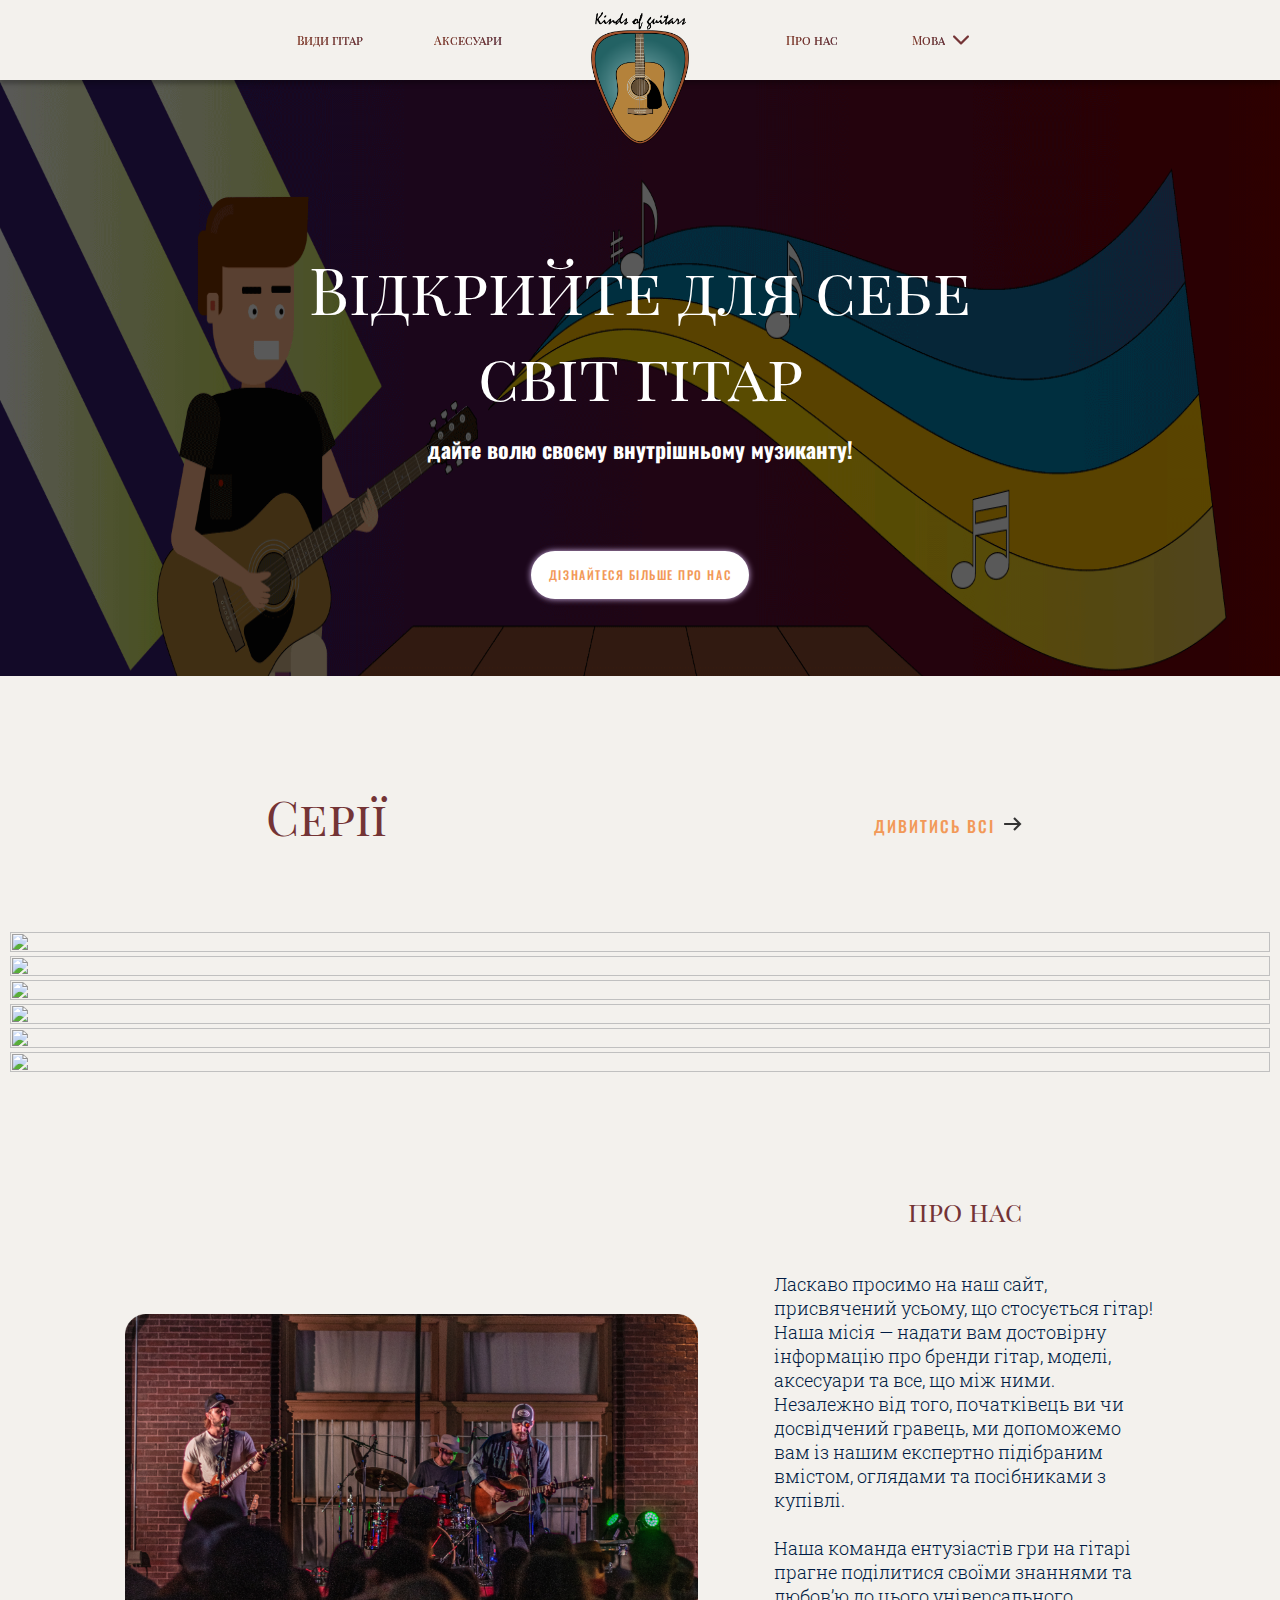
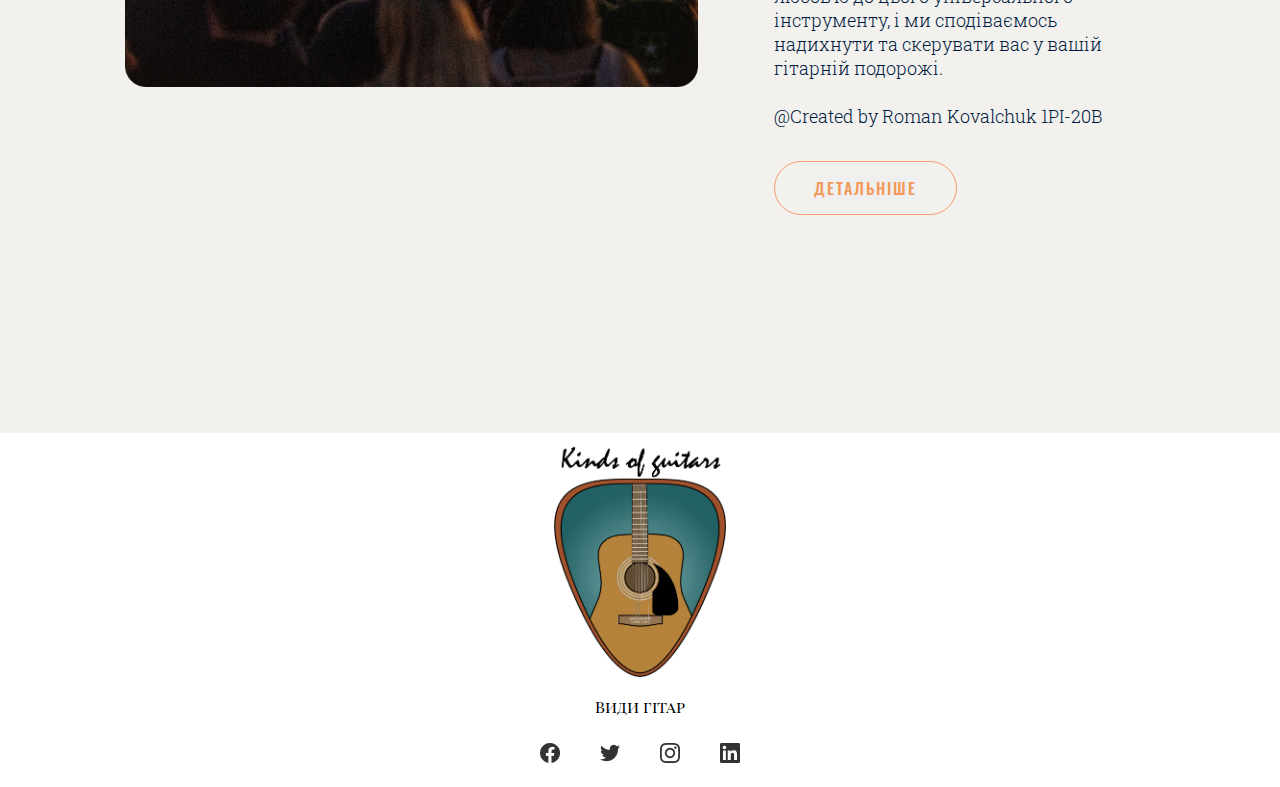
==== commit db74affc: "Add ajax supported languages info fetching" ====
--- a/index.html
+++ b/index.html
@@ -33,10 +33,6 @@
             <div class="dropdown-button">
                 <p class="l10n" l10n-key="language">Мова</p>
                 <img class="dropdown-arrow" src="img/arrow_down.png" alt="" width="16"/>
-                <ul class="dropdown-content">
-                    <li lang="uk" class="l10n" l10n-key="ukrainian">Українська</li>
-                    <li lang="en" class="l10n" l10n-key="english">Англійська</li>
-                </ul>
             </div>
         </div>
     </div>
@@ -172,7 +168,7 @@
             <a href="#header"> <img src="img/logo.png" alt="" width="62"></a>
         </div>
         <div class="logo-text">
-            <h4 class="l10n" l10n-key="kinds_of_guitars">Види Гітар</h4>
+            <h4 class="l10n" l10n-key="kinds_of_guitars">Види гітар</h4>
         </div>
         <div class="social-networks">
             <div class="network facebook">
